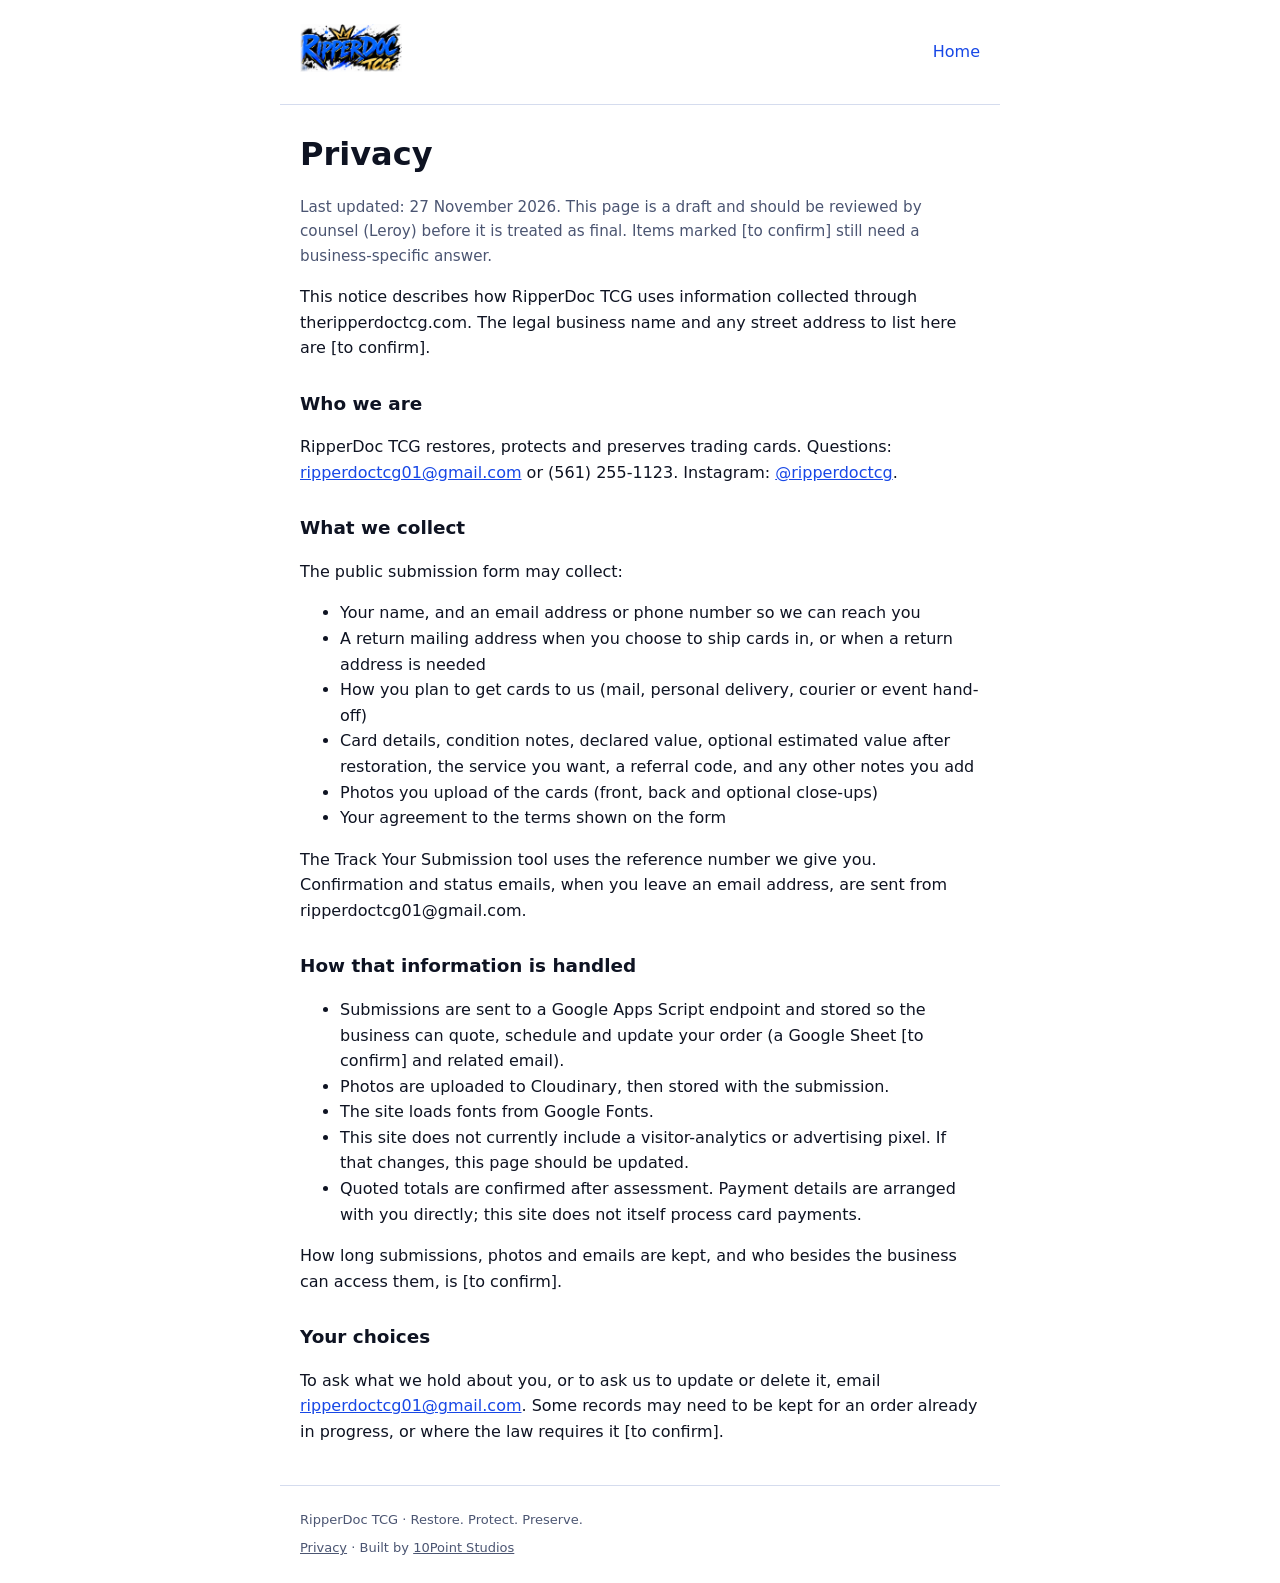
==== privacy/index.html @ 2dfc8897 "Add static meta tags, responsive Cloudinary images, a privacy page, robots/sitemap, and a 10Point fo" ====
<!DOCTYPE html>
<html lang="en">
<head>
<meta charset="UTF-8">
<meta name="viewport" content="width=device-width, initial-scale=1.0">
<title>Privacy | RipperDoc TCG</title>
<meta name="description" content="How RipperDoc TCG uses information from card submissions, photos and order tracking on theripperdoctcg.com.">
<link rel="canonical" href="https://theripperdoctcg.com/privacy/">
<link rel="icon" href="../favicon.png">
<meta property="og:type" content="website">
<meta property="og:site_name" content="RipperDoc TCG">
<meta property="og:url" content="https://theripperdoctcg.com/privacy/">
<meta property="og:title" content="Privacy | RipperDoc TCG">
<meta property="og:description" content="How RipperDoc TCG uses information from card submissions, photos and order tracking on theripperdoctcg.com.">
<meta property="og:image" content="https://theripperdoctcg.com/ripperdoc-email-logo.png">
<meta property="og:image:width" content="440">
<meta property="og:image:height" content="207">
<meta name="twitter:card" content="summary_large_image">
<meta name="twitter:title" content="Privacy | RipperDoc TCG">
<meta name="twitter:description" content="How RipperDoc TCG uses information from card submissions, photos and order tracking on theripperdoctcg.com.">
<meta name="twitter:image" content="https://theripperdoctcg.com/ripperdoc-email-logo.png">
<style>

:root{--bg:#ffffff;--text:#0e1322;--muted:#4b5572;--accent:#1747e6;--line:#d5dcee;}
*{box-sizing:border-box}
body{margin:0;font:16px/1.6 system-ui,-apple-system,Segoe UI,sans-serif;background:var(--bg);color:var(--text);}
header,footer,main{max-width:720px;margin:0 auto;padding:24px 20px;}
header{display:flex;align-items:center;justify-content:space-between;border-bottom:1px solid var(--line);}
header img{height:48px;width:auto;}
header a{color:var(--accent);text-decoration:none;}
h1{font-size:2rem;margin:0 0 8px;}
h2{font-size:1.15rem;margin:28px 0 8px;}
.updated{color:var(--muted);font-size:0.95rem;}
footer{border-top:1px solid var(--line);color:var(--muted);font-size:13px;}
.flegal{margin-top:8px;}
.flegal a{color:inherit;}
a{color:var(--accent);}

</style>
</head>
<body>
  <header>
    <a class="brand" href="/"><img src="../ripperdoc-email-logo.png" alt="RipperDoc TCG"></a>
    <a href="/">Home</a>
  </header>
  <main>
    <h1>Privacy</h1>
    <p class="updated">Last updated: 27 November 2026. This page is a draft and should be reviewed by counsel (Leroy) before it is treated as final. Items marked [to confirm] still need a business-specific answer.</p>
    
    <p>This notice describes how RipperDoc TCG uses information collected through theripperdoctcg.com. The legal business name and any street address to list here are [to confirm].</p>
    <h2>Who we are</h2>
    <p>RipperDoc TCG restores, protects and preserves trading cards. Questions: <a href="mailto:ripperdoctcg01@gmail.com">ripperdoctcg01@gmail.com</a> or (561) 255-1123. Instagram: <a href="https://www.instagram.com/ripperdoctcg/">@ripperdoctcg</a>.</p>
    <h2>What we collect</h2>
    <p>The public submission form may collect:</p>
    <ul><li>Your name, and an email address or phone number so we can reach you</li><li>A return mailing address when you choose to ship cards in, or when a return address is needed</li><li>How you plan to get cards to us (mail, personal delivery, courier or event hand-off)</li><li>Card details, condition notes, declared value, optional estimated value after restoration, the service you want, a referral code, and any other notes you add</li><li>Photos you upload of the cards (front, back and optional close-ups)</li><li>Your agreement to the terms shown on the form</li></ul>
    <p>The Track Your Submission tool uses the reference number we give you. Confirmation and status emails, when you leave an email address, are sent from ripperdoctcg01@gmail.com.</p>
    <h2>How that information is handled</h2>
    <ul><li>Submissions are sent to a Google Apps Script endpoint and stored so the business can quote, schedule and update your order (a Google Sheet [to confirm] and related email).</li><li>Photos are uploaded to Cloudinary, then stored with the submission.</li><li>The site loads fonts from Google Fonts.</li><li>This site does not currently include a visitor-analytics or advertising pixel. If that changes, this page should be updated.</li><li>Quoted totals are confirmed after assessment. Payment details are arranged with you directly; this site does not itself process card payments.</li></ul>
    <p>How long submissions, photos and emails are kept, and who besides the business can access them, is [to confirm].</p>
    <h2>Your choices</h2>
    <p>To ask what we hold about you, or to ask us to update or delete it, email <a href="mailto:ripperdoctcg01@gmail.com">ripperdoctcg01@gmail.com</a>. Some records may need to be kept for an order already in progress, or where the law requires it [to confirm].</p>
    
  </main>
  <footer>
    <div>RipperDoc TCG · Restore. Protect. Preserve.</div>
    <div class="flegal"><a href="/privacy/">Privacy</a> · Built by <a href="https://10pointstudios.com/?utm_source=theripperdoctcg&amp;utm_medium=referral&amp;utm_campaign=footer_credit" target="_blank" rel="noopener">10Point Studios</a></div>
  </footer>
</body>
</html>
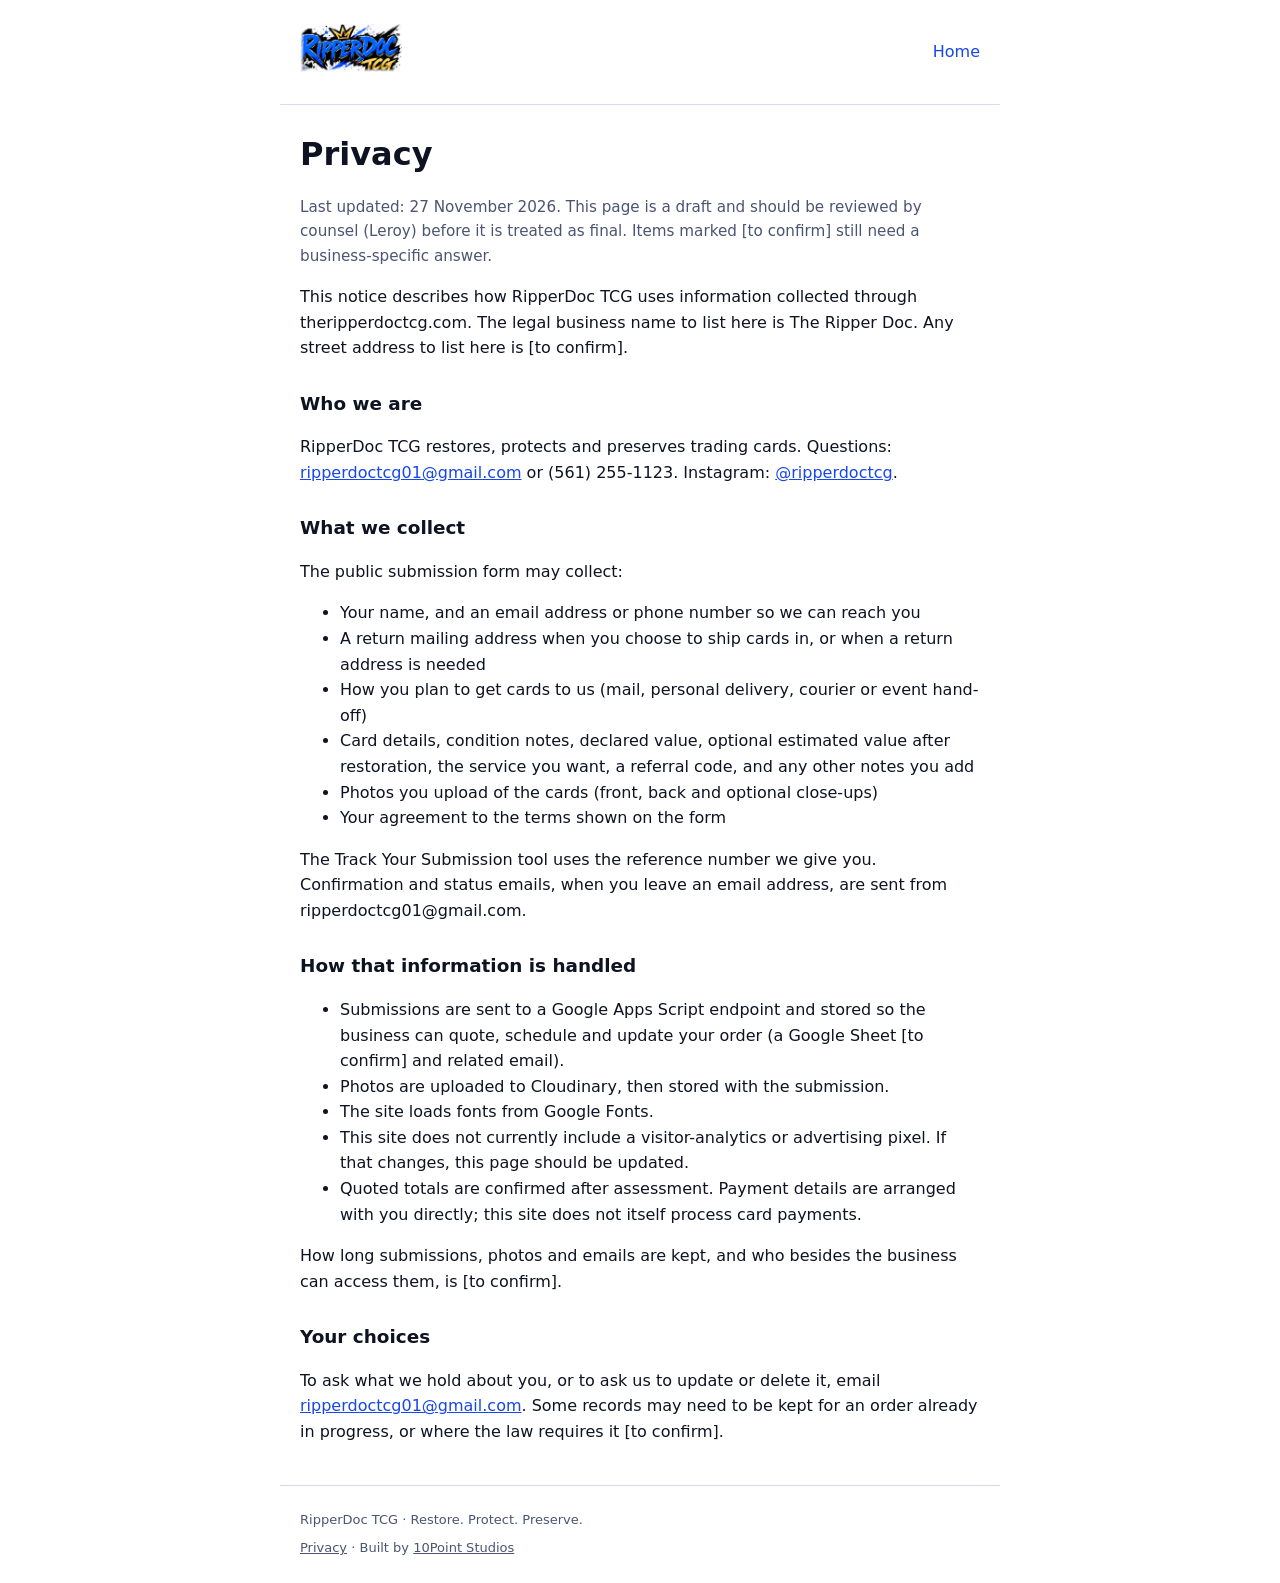
==== commit 646cfc89: "Set the privacy page legal business name to The Ripper Doc." ====
--- a/privacy/index.html
+++ b/privacy/index.html
@@ -47,7 +47,7 @@
     <h1>Privacy</h1>
     <p class="updated">Last updated: 27 November 2026. This page is a draft and should be reviewed by counsel (Leroy) before it is treated as final. Items marked [to confirm] still need a business-specific answer.</p>
     
-    <p>This notice describes how RipperDoc TCG uses information collected through theripperdoctcg.com. The legal business name and any street address to list here are [to confirm].</p>
+    <p>This notice describes how RipperDoc TCG uses information collected through theripperdoctcg.com. The legal business name to list here is The Ripper Doc. Any street address to list here is [to confirm].</p>
     <h2>Who we are</h2>
     <p>RipperDoc TCG restores, protects and preserves trading cards. Questions: <a href="mailto:ripperdoctcg01@gmail.com">ripperdoctcg01@gmail.com</a> or (561) 255-1123. Instagram: <a href="https://www.instagram.com/ripperdoctcg/">@ripperdoctcg</a>.</p>
     <h2>What we collect</h2>
